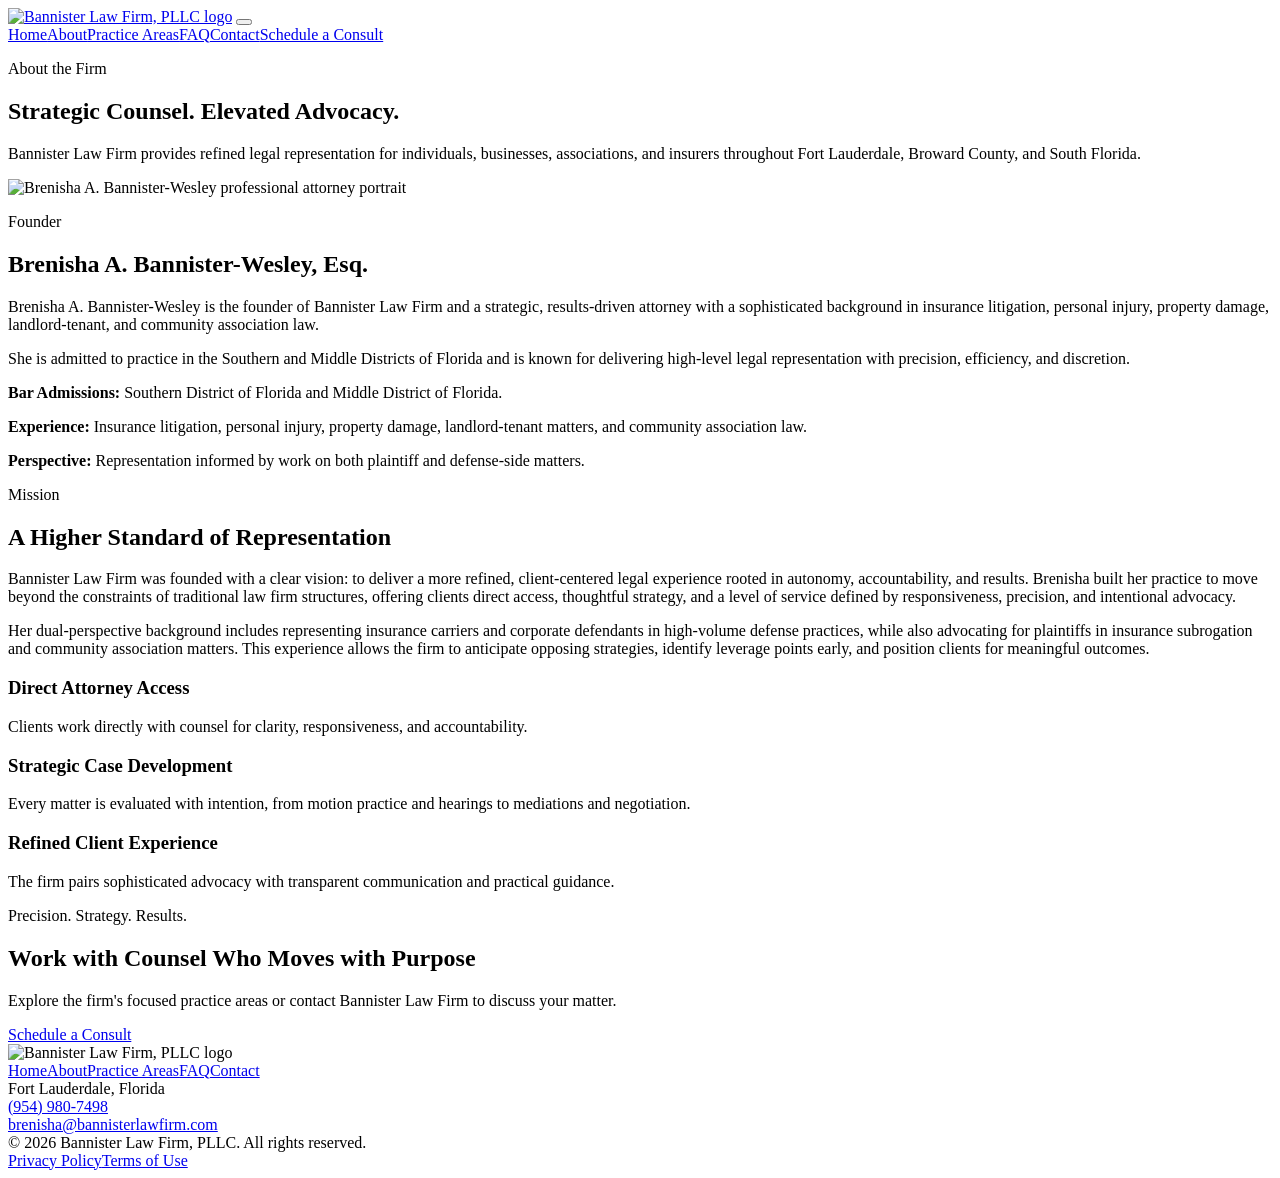
==== about.html @ 79a027c9 "site files" ====
<!doctype html>
<html lang="en">
<head>
  <meta charset="utf-8">
  <meta name="viewport" content="width=device-width, initial-scale=1">
  <title>About Bannister Law Firm | Fort Lauderdale Attorney</title>
  <meta name="description" content="Learn about Brenisha A. Bannister-Wesley, Esq. and Bannister Law Firm's strategic, client-centered legal representation in South Florida.">
  <link rel="stylesheet" href="assets/css/style.css">
</head>
<body>
  <header class="site-header">
    <div class="container header-inner">
      <a class="brand" href="index.html" aria-label="Bannister Law Firm home"><img src="assets/logos/bannister-logo-transparent.png" alt="Bannister Law Firm, PLLC logo"></a>
      <button class="menu-toggle" type="button" aria-label="Open navigation menu" aria-expanded="false"><span></span></button>
      <nav class="site-nav" aria-label="Primary navigation">
        <a href="index.html">Home</a><a class="active" href="about.html">About</a><a href="practice-areas.html">Practice Areas</a><a href="faq.html">FAQ</a><a href="contact.html">Contact</a><a class="btn btn-primary" href="https://calendly.com/brenisha-bannisterlawfirm/consultation" target="_blank" rel="noopener noreferrer">Schedule a Consult</a>
      </nav>
    </div>
  </header>
  <main>
    <section class="page-hero page-hero-about">
      <div class="container">
        <p class="eyebrow">About the Firm</p>
        <h1>Strategic Counsel. Elevated Advocacy.</h1>
        <div class="rule"></div>
        <p>Bannister Law Firm provides refined legal representation for individuals, businesses, associations, and insurers throughout Fort Lauderdale, Broward County, and South Florida.</p>
      </div>
    </section>
    <section class="container split-section">
      <div class="image-panel"><img src="assets/images/about-lawyer.jpeg" alt="Brenisha A. Bannister-Wesley professional attorney portrait"></div>
      <div class="content-panel">
        <p class="eyebrow">Founder</p>
        <h2>Brenisha A. Bannister-Wesley, Esq.</h2>
        <div class="rule"></div>
        <p>Brenisha A. Bannister-Wesley is the founder of Bannister Law Firm and a strategic, results-driven attorney with a sophisticated background in insurance litigation, personal injury, property damage, landlord-tenant, and community association law.</p>
        <p>She is admitted to practice in the Southern and Middle Districts of Florida and is known for delivering high-level legal representation with precision, efficiency, and discretion.</p>
        <div class="founder-credentials" aria-label="Founder credentials">
          <p><strong>Bar Admissions:</strong> Southern District of Florida and Middle District of Florida.</p>
          <p><strong>Experience:</strong> Insurance litigation, personal injury, property damage, landlord-tenant matters, and community association law.</p>
          <p><strong>Perspective:</strong> Representation informed by work on both plaintiff and defense-side matters.</p>
        </div>
      </div>
    </section>
    <section class="page-section">
      <div class="container two-column">
        <div>
          <p class="eyebrow">Mission</p>
          <h2>A Higher Standard of Representation</h2>
        </div>
        <div>
          <p>Bannister Law Firm was founded with a clear vision: to deliver a more refined, client-centered legal experience rooted in autonomy, accountability, and results. Brenisha built her practice to move beyond the constraints of traditional law firm structures, offering clients direct access, thoughtful strategy, and a level of service defined by responsiveness, precision, and intentional advocacy.</p>
          <p>Her dual-perspective background includes representing insurance carriers and corporate defendants in high-volume defense practices, while also advocating for plaintiffs in insurance subrogation and community association matters. This experience allows the firm to anticipate opposing strategies, identify leverage points early, and position clients for meaningful outcomes.</p>
          <div class="feature-list">
            <div class="feature"><h3>Direct Attorney Access</h3><p>Clients work directly with counsel for clarity, responsiveness, and accountability.</p></div>
            <div class="feature"><h3>Strategic Case Development</h3><p>Every matter is evaluated with intention, from motion practice and hearings to mediations and negotiation.</p></div>
            <div class="feature"><h3>Refined Client Experience</h3><p>The firm pairs sophisticated advocacy with transparent communication and practical guidance.</p></div>
          </div>
        </div>
      </div>
    </section>
    <section class="dark-cta">
      <div class="container cta-inner">
        <div><p class="eyebrow">Precision. Strategy. Results.</p><h2 class="cta-title">Work with Counsel Who Moves with Purpose</h2></div>
        <div><p>Explore the firm's focused practice areas or contact Bannister Law Firm to discuss your matter.</p><div class="button-row"><a class="btn btn-gold" href="https://calendly.com/brenisha-bannisterlawfirm/consultation" target="_blank" rel="noopener noreferrer">Schedule a Consult</a><a class="btn btn-outline" style="color:#fff;border-color:#fff" href="practice-areas.html">Practice Areas</a></div></div>
      </div>
    </section>
  </main>
  <footer class="site-footer">
    <div class="container footer-main"><img class="footer-logo" src="assets/logos/bannister-logo-transparent.png" alt="Bannister Law Firm, PLLC logo"><nav class="footer-nav" aria-label="Footer navigation"><a href="index.html">Home</a><a href="about.html">About</a><a href="practice-areas.html">Practice Areas</a><a href="faq.html">FAQ</a><a href="contact.html">Contact</a></nav><div class="footer-contact">Fort Lauderdale, Florida<br><a href="tel:19549807498">(954) 980-7498</a><br><a href="mailto:brenisha@bannisterlawfirm.com">brenisha@bannisterlawfirm.com</a></div></div>
    <div class="container footer-bottom"><span>&copy; 2026 Bannister Law Firm, PLLC. All rights reserved.</span><div class="legal-links"><a href="#">Privacy Policy</a><a href="#">Terms of Use</a></div></div>
  </footer>
  <script src="assets/js/main.js"></script>
</body>
</html>
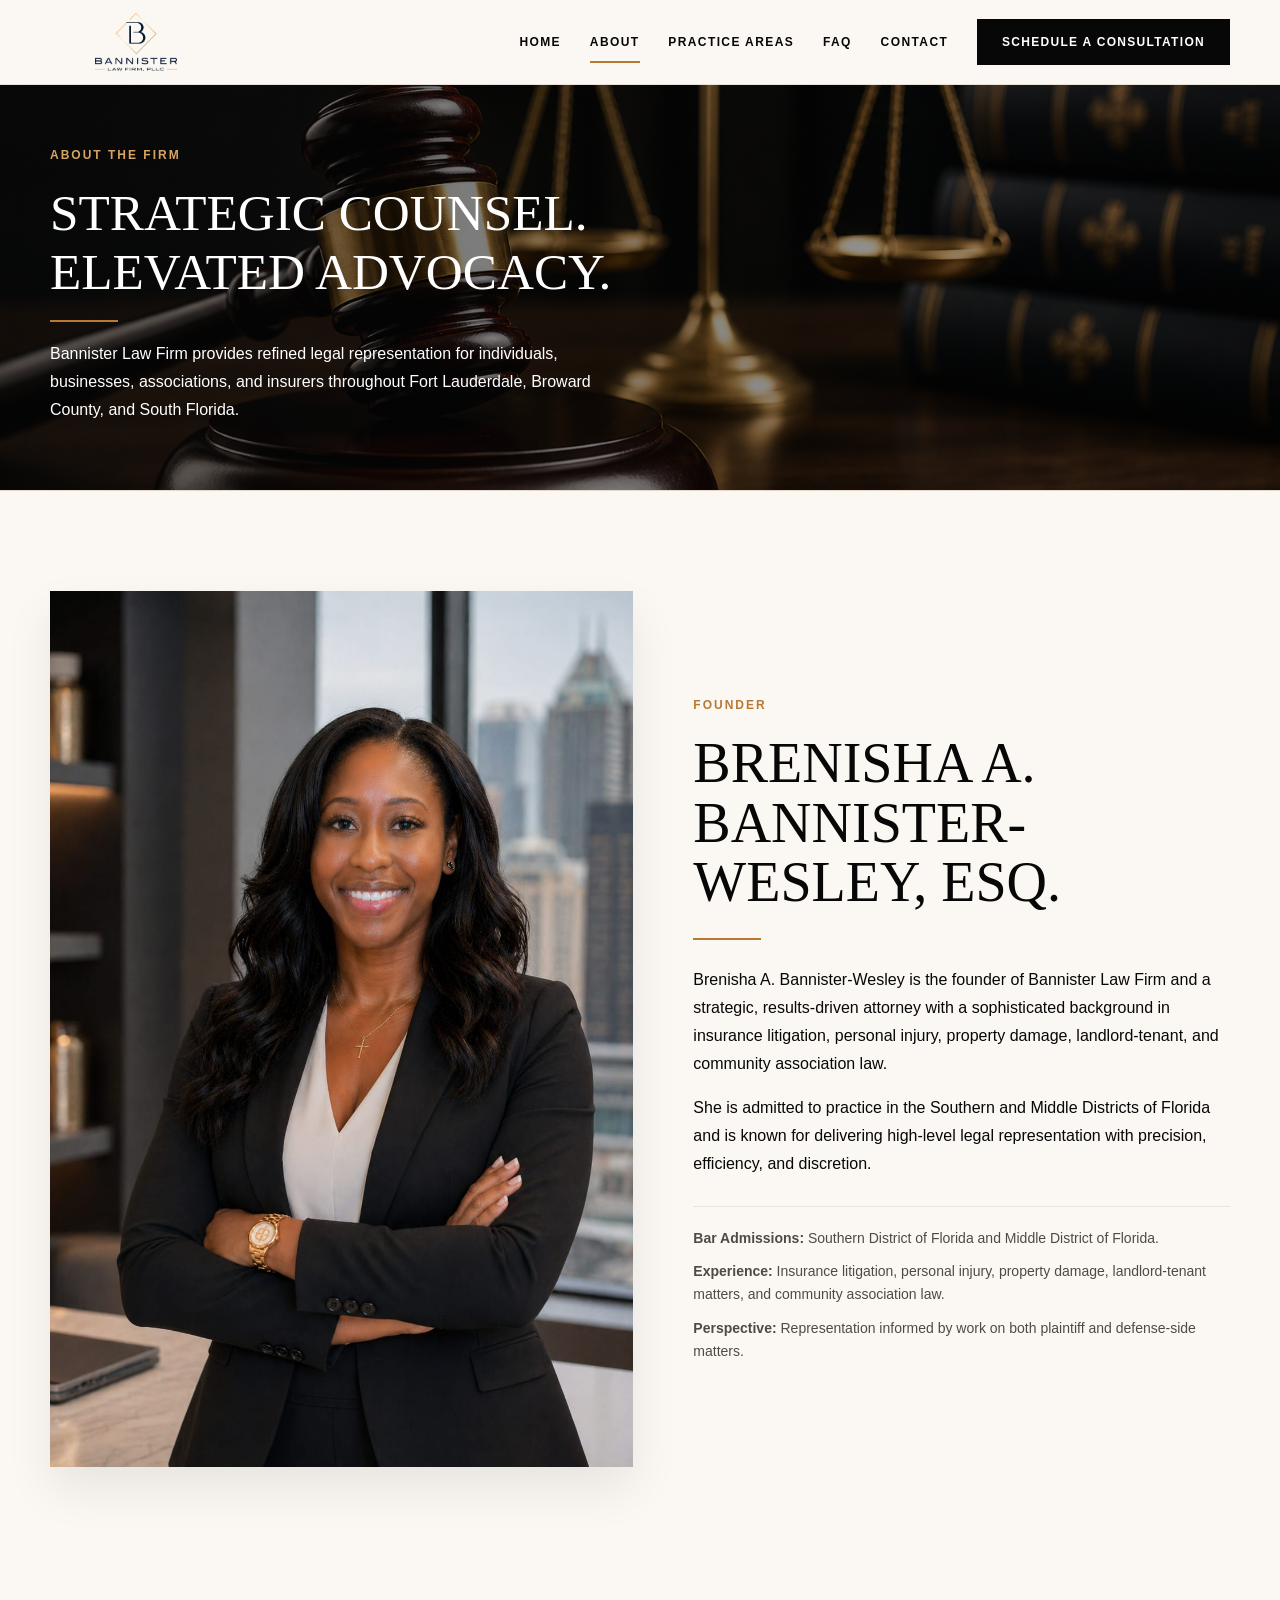
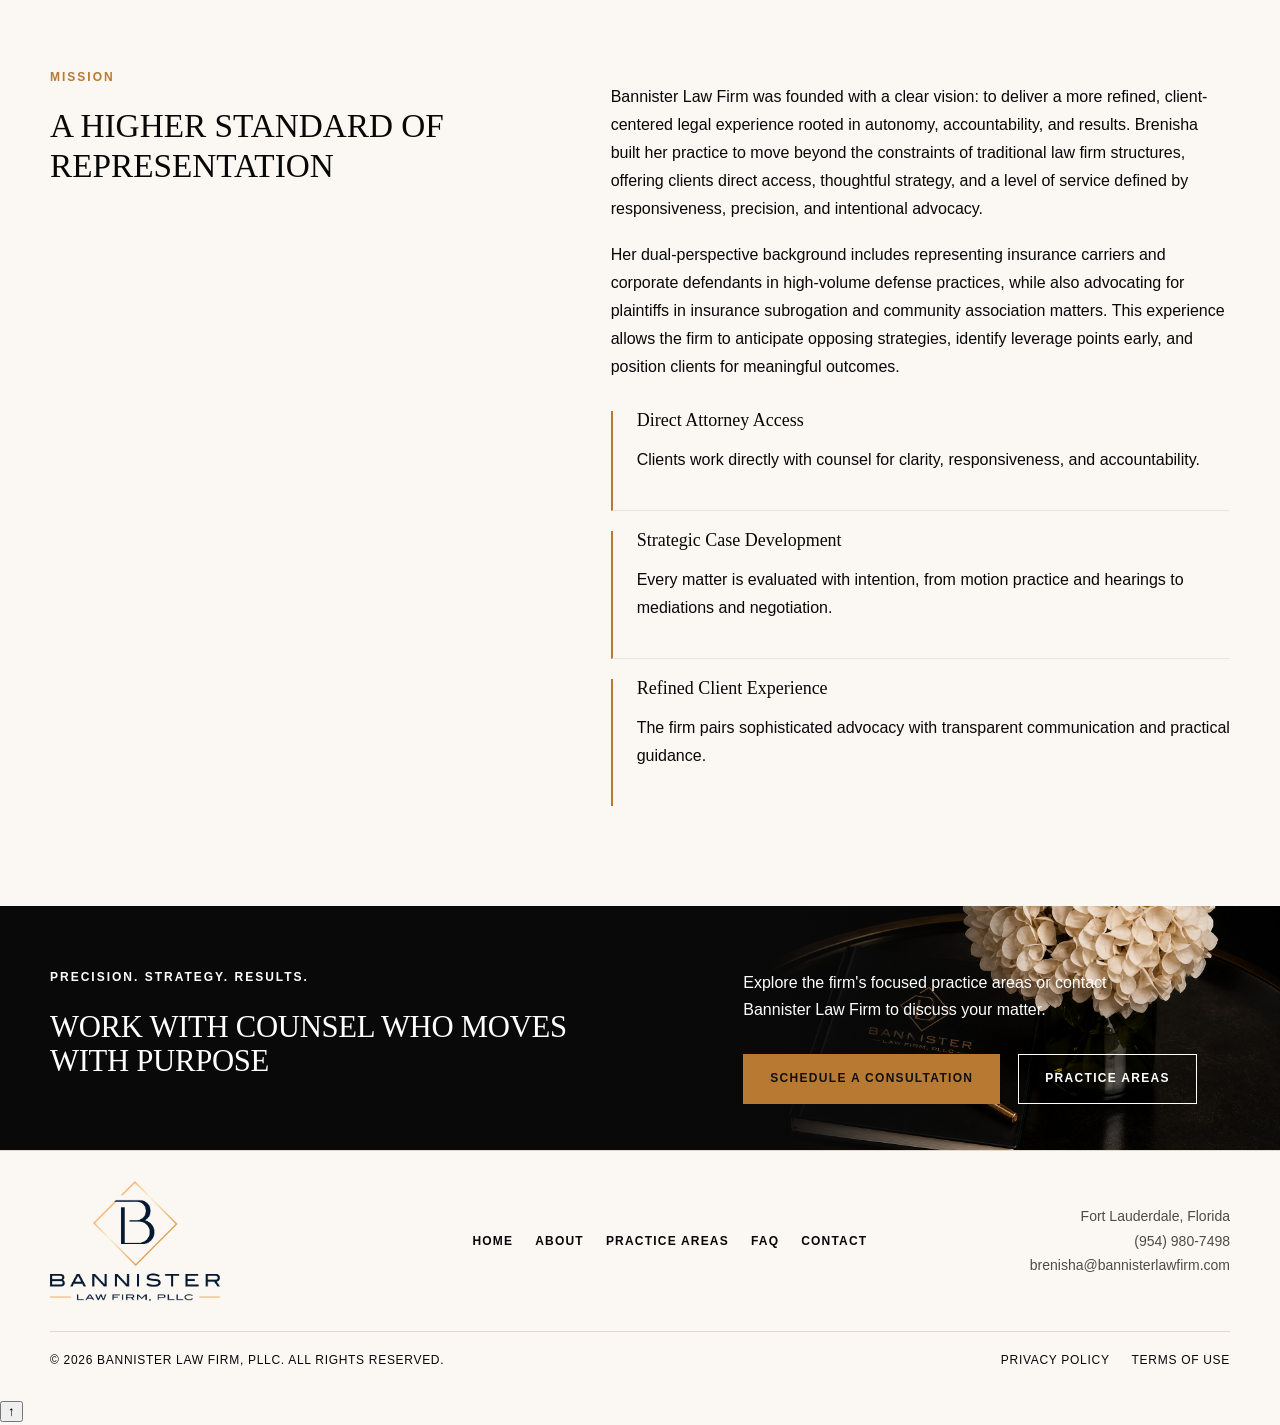
==== commit a4afef32: "new version" ====
--- a/about.html
+++ b/about.html
@@ -13,7 +13,7 @@
       <a class="brand" href="index.html" aria-label="Bannister Law Firm home"><img src="assets/logos/bannister-logo-transparent.png" alt="Bannister Law Firm, PLLC logo"></a>
       <button class="menu-toggle" type="button" aria-label="Open navigation menu" aria-expanded="false"><span></span></button>
       <nav class="site-nav" aria-label="Primary navigation">
-        <a href="index.html">Home</a><a class="active" href="about.html">About</a><a href="practice-areas.html">Practice Areas</a><a href="faq.html">FAQ</a><a href="contact.html">Contact</a><a class="btn btn-primary" href="https://calendly.com/brenisha-bannisterlawfirm/consultation" target="_blank" rel="noopener noreferrer">Schedule a Consult</a>
+        <a href="index.html">Home</a><a class="active" href="about.html">About</a><a href="practice-areas.html">Practice Areas</a><a href="faq.html">FAQ</a><a href="contact.html">Contact</a><a class="btn btn-primary" href="https://calendly.com/brenisha-bannisterlawfirm" target="_blank" rel="noopener noreferrer">Schedule a Consultation</a>
       </nav>
     </div>
   </header>
@@ -61,7 +61,7 @@
     <section class="dark-cta">
       <div class="container cta-inner">
         <div><p class="eyebrow">Precision. Strategy. Results.</p><h2 class="cta-title">Work with Counsel Who Moves with Purpose</h2></div>
-        <div><p>Explore the firm's focused practice areas or contact Bannister Law Firm to discuss your matter.</p><div class="button-row"><a class="btn btn-gold" href="https://calendly.com/brenisha-bannisterlawfirm/consultation" target="_blank" rel="noopener noreferrer">Schedule a Consult</a><a class="btn btn-outline" style="color:#fff;border-color:#fff" href="practice-areas.html">Practice Areas</a></div></div>
+        <div><p>Explore the firm's focused practice areas or contact Bannister Law Firm to discuss your matter.</p><div class="button-row"><a class="btn btn-gold" href="https://calendly.com/brenisha-bannisterlawfirm" target="_blank" rel="noopener noreferrer">Schedule a Consultation</a><a class="btn btn-outline" style="color:#fff;border-color:#fff" href="practice-areas.html">Practice Areas</a></div></div>
       </div>
     </section>
   </main>
@@ -69,6 +69,7 @@
     <div class="container footer-main"><img class="footer-logo" src="assets/logos/bannister-logo-transparent.png" alt="Bannister Law Firm, PLLC logo"><nav class="footer-nav" aria-label="Footer navigation"><a href="index.html">Home</a><a href="about.html">About</a><a href="practice-areas.html">Practice Areas</a><a href="faq.html">FAQ</a><a href="contact.html">Contact</a></nav><div class="footer-contact">Fort Lauderdale, Florida<br><a href="tel:19549807498">(954) 980-7498</a><br><a href="mailto:brenisha@bannisterlawfirm.com">brenisha@bannisterlawfirm.com</a></div></div>
     <div class="container footer-bottom"><span>&copy; 2026 Bannister Law Firm, PLLC. All rights reserved.</span><div class="legal-links"><a href="#">Privacy Policy</a><a href="#">Terms of Use</a></div></div>
   </footer>
+  <button class="back-to-top" type="button" aria-label="Back to top">&uarr;</button>
   <script src="assets/js/main.js"></script>
 </body>
 </html>
--- a/assets/css/style.css
+++ b/assets/css/style.css
@@ -0,0 +1,1059 @@
+:root {
+  --color-ink: #070707;
+  --color-navy: #061a30;
+  --color-gold: #b87932;
+  --color-gold-light: #d7a461;
+  --color-cream: #f7f3ed;
+  --color-soft: #fbf8f3;
+  --color-muted: #4f4a43;
+  --color-line: #e3d8ca;
+  --font-heading: "Libre Baskerville", "Playfair Display", Georgia, serif;
+  --font-body: Inter, "Open Sans", Arial, sans-serif;
+  --container: 1180px;
+  --section: clamp(60px, 8vw, 96px);
+  --shadow: 0 22px 45px rgba(8, 10, 12, 0.08);
+}
+
+* {
+  box-sizing: border-box;
+}
+
+html {
+  scroll-behavior: smooth;
+}
+
+body {
+  margin: 0;
+  background: var(--color-soft);
+  color: var(--color-ink);
+  font-family: var(--font-body);
+  font-size: 16px;
+  line-height: 1.75;
+}
+
+img {
+  display: block;
+  max-width: 100%;
+}
+
+a {
+  color: inherit;
+  text-decoration: none;
+}
+
+a:hover {
+  color: var(--color-gold);
+}
+
+:focus-visible {
+  outline: 3px solid var(--color-gold-light);
+  outline-offset: 4px;
+}
+
+.container {
+  width: min(100% - 32px, var(--container));
+  margin: 0 auto;
+}
+
+.site-header {
+  position: sticky;
+  top: 0;
+  z-index: 20;
+  background: rgba(251, 248, 243, 0.96);
+  border-bottom: 1px solid rgba(227, 216, 202, 0.7);
+  backdrop-filter: blur(12px);
+}
+
+.header-inner {
+  display: flex;
+  align-items: center;
+  justify-content: space-between;
+  min-height: 84px;
+  gap: 28px;
+}
+
+.brand img {
+  width: 172px;
+  height: auto;
+  max-height: 58px;
+  object-fit: contain;
+}
+
+.site-nav {
+  display: flex;
+  align-items: center;
+  gap: clamp(18px, 2.25vw, 34px);
+  font-size: 12px;
+  font-weight: 800;
+  letter-spacing: 1.4px;
+  text-transform: uppercase;
+}
+
+.site-nav a {
+  position: relative;
+  padding: 12px 0;
+}
+
+.site-nav a.active::after {
+  position: absolute;
+  right: 0;
+  bottom: 2px;
+  left: 0;
+  height: 2px;
+  background: var(--color-gold);
+  content: "";
+}
+
+.menu-toggle {
+  display: none;
+  width: 44px;
+  height: 44px;
+  border: 1px solid var(--color-line);
+  background: transparent;
+  cursor: pointer;
+}
+
+.menu-toggle span,
+.menu-toggle span::before,
+.menu-toggle span::after {
+  display: block;
+  width: 20px;
+  height: 2px;
+  margin: 0 auto;
+  background: var(--color-ink);
+  content: "";
+}
+
+.menu-toggle span::before {
+  transform: translateY(-7px);
+}
+
+.menu-toggle span::after {
+  transform: translateY(5px);
+}
+
+.btn {
+  display: inline-flex;
+  align-items: center;
+  justify-content: center;
+  min-height: 50px;
+  padding: 15px 26px;
+  border: 1px solid var(--color-ink);
+  font-size: 12px;
+  font-weight: 800;
+  letter-spacing: 1.3px;
+  line-height: 1.1;
+  text-transform: uppercase;
+  transition: transform 180ms ease, background 180ms ease, color 180ms ease, border-color 180ms ease;
+}
+
+.site-nav .btn {
+  min-height: 46px;
+  padding: 15px 24px 14px;
+}
+
+.btn:hover {
+  transform: translateY(-1px);
+}
+
+.btn-primary {
+  background: var(--color-ink);
+  color: #fff;
+}
+
+.btn-primary:hover {
+  border-color: var(--color-gold);
+  background: var(--color-gold);
+  color: #101010;
+}
+
+.btn-gold {
+  border-color: var(--color-gold);
+  background: var(--color-gold);
+  color: #111;
+}
+
+.btn-gold:hover {
+  background: var(--color-gold-light);
+  color: #111;
+}
+
+.btn-outline {
+  background: transparent;
+  color: var(--color-ink);
+}
+
+.btn-outline:hover {
+  border-color: var(--color-gold);
+  background: rgba(184, 121, 50, 0.08);
+  color: var(--color-ink);
+}
+
+.eyebrow {
+  margin: 0 0 18px;
+  color: var(--color-gold);
+  font-size: 12px;
+  font-weight: 800;
+  letter-spacing: 2px;
+  text-transform: uppercase;
+}
+
+h1,
+h2,
+h3 {
+  margin: 0;
+  color: var(--color-ink);
+  font-family: var(--font-heading);
+  font-weight: 400;
+  line-height: 1.06;
+}
+
+h1 {
+  max-width: 670px;
+  font-size: clamp(46px, 7vw, 84px);
+  text-transform: uppercase;
+}
+
+h1 span {
+  display: block;
+}
+
+h2 {
+  font-size: clamp(34px, 4.7vw, 56px);
+  text-transform: uppercase;
+}
+
+h3 {
+  font-size: 22px;
+}
+
+.gold {
+  color: var(--color-gold);
+}
+
+.rule {
+  width: 68px;
+  height: 2px;
+  margin: 26px 0;
+  background: var(--color-gold);
+}
+
+.hero {
+  position: relative;
+  overflow: hidden;
+  background: var(--color-soft);
+}
+
+.hero-inner {
+  display: grid;
+  grid-template-columns: minmax(0, 45%) minmax(0, 55%);
+  align-items: center;
+  width: 100%;
+  height: calc(100vh - 84px);
+  min-height: calc(100vh - 84px);
+  max-height: 720px;
+}
+
+.hero-content {
+  position: relative;
+  z-index: 2;
+  grid-column: 1;
+  width: 100%;
+  max-width: 700px;
+  justify-self: end;
+  padding: clamp(36px, 4.8vw, 60px) clamp(18px, 2.1vw, 34px) clamp(36px, 4.8vw, 60px) max(18px, min(48px, calc((100vw - var(--container)) / 2)));
+}
+
+.hero h1 {
+  max-width: 100%;
+  font-size: clamp(42px, 3.6vw, 60px);
+  line-height: 1.08;
+}
+
+.hero h1 span {
+  white-space: nowrap;
+}
+
+.hero-copy {
+  max-width: 500px;
+  margin: 0 0 18px;
+}
+
+.button-row {
+  display: flex;
+  flex-wrap: wrap;
+  gap: 18px;
+  margin-top: 30px;
+}
+
+.hero-media {
+  position: relative;
+  grid-column: 2;
+  height: calc(100vh - 84px);
+  min-height: calc(100vh - 84px);
+  max-height: 720px;
+  align-self: stretch;
+  background: var(--color-soft);
+}
+
+.hero-media::before {
+  position: absolute;
+  inset: 0 auto 0 0;
+  z-index: 1;
+  width: min(34%, 260px);
+  background: linear-gradient(90deg, var(--color-soft) 0%, rgba(251, 248, 243, 0.76) 34%, rgba(251, 248, 243, 0) 100%);
+  content: "";
+  pointer-events: none;
+}
+
+.hero-media img {
+  width: 100%;
+  height: 100%;
+  min-height: calc(100vh - 84px);
+  max-height: 720px;
+  object-fit: cover;
+  object-position: center 40%;
+}
+
+.benefits {
+  background: var(--color-soft);
+  border-top: 1px solid rgba(227, 216, 202, 0.7);
+  border-bottom: 1px solid rgba(227, 216, 202, 0.7);
+}
+
+.benefit-grid {
+  display: grid;
+  grid-template-columns: repeat(4, 1fr);
+}
+
+.benefit {
+  min-height: 184px;
+  padding: 34px 30px;
+  text-align: center;
+}
+
+.benefit + .benefit {
+  border-left: 1px solid var(--color-line);
+}
+
+.icon {
+  display: grid;
+  width: 52px;
+  height: 52px;
+  margin: 0 auto 16px;
+  place-items: center;
+  color: var(--color-gold);
+}
+
+.icon svg {
+  width: 52px;
+  height: 52px;
+  stroke: currentColor;
+  stroke-width: 1.4;
+  fill: none;
+}
+
+.kicker {
+  margin: 0 0 12px;
+  font-size: 12px;
+  font-weight: 850;
+  letter-spacing: 1.2px;
+  text-transform: uppercase;
+}
+
+.benefit p,
+.practice-card p,
+.footer-meta,
+.small-text {
+  margin: 0;
+  color: var(--color-muted);
+  font-size: 14px;
+}
+
+.split-section {
+  display: grid;
+  grid-template-columns: minmax(0, 1fr) minmax(320px, 0.92fr);
+  align-items: center;
+  gap: 60px;
+  padding: 100px 0;
+}
+
+.split-section.reverse {
+  grid-template-columns: minmax(320px, 0.9fr) minmax(0, 1fr);
+}
+
+.image-panel {
+  min-height: 560px;
+  background: var(--color-cream);
+  box-shadow: var(--shadow);
+}
+
+.image-panel img {
+  width: 100%;
+  height: 100%;
+  min-height: 560px;
+  object-fit: cover;
+}
+
+.content-panel p {
+  max-width: 580px;
+}
+
+.founder-credentials {
+  display: grid;
+  gap: 10px;
+  max-width: 580px;
+  margin-top: 28px;
+  padding: 20px 0 0;
+  border-top: 1px solid rgba(0, 0, 0, 0.08);
+}
+
+.founder-credentials p {
+  margin: 0;
+  color: var(--color-muted);
+  font-size: 14px;
+  line-height: 1.65;
+}
+
+.home-about {
+  display: grid;
+  grid-template-columns: minmax(0, 48fr) minmax(0, 52fr);
+  align-items: center;
+  gap: clamp(36px, 5vw, 70px);
+  width: 100%;
+  padding: clamp(64px, 7.4vw, 88px) 0;
+}
+
+.home-about .image-panel {
+  height: 440px;
+  min-height: 0;
+  box-shadow: none;
+}
+
+.home-about .image-panel img {
+  width: 100%;
+  height: 100%;
+  min-height: 0;
+  object-fit: cover;
+  object-position: center center;
+}
+
+.home-about .content-panel {
+  width: min(100% - 32px, 560px);
+}
+
+.section-heading {
+  max-width: 780px;
+  margin: 0 auto 36px;
+  text-align: center;
+}
+
+.practice-preview,
+.page-section {
+  padding: clamp(70px, 8vw, 100px) 0;
+}
+
+.practice-grid {
+  display: grid;
+  grid-template-columns: repeat(4, 1fr);
+  gap: 0;
+}
+
+.practice-card {
+  padding: 28px 26px;
+  text-align: center;
+}
+
+.practice-card + .practice-card {
+  border-left: 1px solid var(--color-line);
+}
+
+.practice-card h3 {
+  margin-bottom: 12px;
+  font-family: var(--font-body);
+  font-size: 13px;
+  font-weight: 850;
+  letter-spacing: 1.2px;
+  text-transform: uppercase;
+}
+
+.text-link {
+  display: inline-flex;
+  margin-top: 20px;
+  color: var(--color-gold);
+  font-size: 12px;
+  font-weight: 850;
+  letter-spacing: 1.3px;
+  text-transform: uppercase;
+}
+
+.dark-cta {
+  position: relative;
+  overflow: hidden;
+  background: #090909;
+  color: #fff;
+}
+
+.dark-cta::after {
+  position: absolute;
+  inset: 0 0 0 60%;
+  background: linear-gradient(90deg, #090909 0%, rgba(9, 9, 9, 0.56) 24%, rgba(9, 9, 9, 0) 52%), url("../images/cta-desk.png") right center / cover no-repeat;
+  content: "";
+  opacity: 1;
+}
+
+.cta-inner {
+  position: relative;
+  z-index: 1;
+  display: grid;
+  grid-template-columns: minmax(360px, 0.95fr) minmax(320px, 0.75fr);
+  gap: clamp(44px, 6vw, 88px);
+  align-items: center;
+  min-height: 244px;
+  padding: 40px 0;
+}
+
+.cta-inner > div:nth-child(2) {
+  grid-column: auto;
+}
+
+.dark-cta h2,
+.dark-cta p {
+  color: #fff;
+}
+
+.dark-cta h2 {
+  margin-bottom: 12px;
+  max-width: 540px;
+  line-height: 1.08;
+}
+
+.cta-eyebrow {
+  color: var(--color-gold);
+  opacity: 1;
+  font-weight: 700;
+  text-transform: uppercase;
+  letter-spacing: 0.14em;
+  margin-bottom: 12px;
+}
+
+.cta-title {
+  max-width: 520px;
+  font-size: clamp(30px, 2.4vw, 40px);
+  line-height: 1.12;
+  letter-spacing: -0.01em;
+}
+
+.cta-title span {
+  display: block;
+  white-space: normal;
+}
+
+.dark-cta p {
+  max-width: 430px;
+  line-height: 1.7;
+  margin-bottom: 24px;
+}
+
+.page-hero {
+  padding: 60px 0 50px;
+  background: linear-gradient(90deg, rgba(7, 7, 7, 0.62), rgba(7, 7, 7, 0.36)), var(--page-hero-image) center right / cover no-repeat;
+  border-bottom: 1px solid var(--color-line);
+  color: #fff;
+}
+
+.page-hero h1 {
+  max-width: 600px;
+  font-size: clamp(34px, 4vw, 52px);
+  line-height: 1.15;
+}
+
+.page-hero h1,
+.page-hero p {
+  color: #fff;
+}
+
+.page-hero .rule {
+  margin: 18px 0;
+}
+
+.page-hero .eyebrow {
+  color: var(--color-gold-light);
+}
+
+.page-hero p {
+  max-width: 580px;
+}
+
+.page-hero-about {
+  --page-hero-image: url("../images/about-hero.png");
+}
+
+.page-hero-practice {
+  --page-hero-image: url("../images/practice-hero.png");
+}
+
+.page-hero-faq {
+  --page-hero-image: url("../images/faq-hero.png");
+}
+
+.page-hero-contact {
+  --page-hero-image: url("../images/contact-hero.png");
+}
+
+.page-section p {
+  max-width: 680px;
+}
+
+.page-section p + p {
+  margin-top: 18px;
+}
+
+.two-column {
+  display: grid;
+  grid-template-columns: 0.9fr 1.1fr;
+  gap: 54px;
+  align-items: start;
+}
+
+.page-section h2,
+.contact-layout h2,
+.two-column h2 {
+  font-size: clamp(26px, 2.6vw, 38px);
+  line-height: 1.2;
+}
+
+.feature-list {
+  display: grid;
+  gap: 0;
+  margin-top: 30px;
+}
+
+.feature {
+  padding-left: 24px;
+  padding-bottom: 20px;
+  margin-bottom: 20px;
+  border-left: 2px solid var(--color-gold);
+  border-bottom: 1px solid rgba(0, 0, 0, 0.08);
+}
+
+.feature:last-child {
+  margin-bottom: 0;
+  border-bottom: none;
+}
+
+.feature h3 {
+  margin-bottom: 6px;
+  font-size: 18px;
+}
+
+.card-grid {
+  display: grid;
+  grid-template-columns: repeat(2, 1fr);
+  gap: 28px;
+}
+
+.info-card {
+  padding: 34px;
+  background: #fff;
+  border: 1px solid var(--color-line);
+  border-top: 2px solid transparent;
+  border-radius: 4px;
+  box-shadow: 0 12px 28px rgba(8, 10, 12, 0.05);
+  transition: transform 220ms ease, box-shadow 220ms ease, border-top-color 220ms ease;
+}
+
+.info-card:hover {
+  border-top-color: var(--color-gold);
+  transform: translateY(-6px);
+  box-shadow: 0 18px 40px rgba(0, 0, 0, 0.08);
+}
+
+.info-card h2,
+.info-card h3 {
+  margin-bottom: 14px;
+}
+
+.info-card h2 {
+  font-size: 24px;
+  line-height: 1.25;
+}
+
+.info-card h3 {
+  font-size: 26px;
+}
+
+.info-card p {
+  line-height: 1.7;
+}
+
+.faq-list {
+  display: grid;
+  gap: 14px;
+  max-width: 920px;
+  margin: 0 auto;
+}
+
+.faq-item {
+  background: #fff;
+  border: 1px solid var(--color-line);
+}
+
+.faq-question {
+  display: flex;
+  width: 100%;
+  align-items: center;
+  justify-content: space-between;
+  gap: 16px;
+  padding: 22px 24px;
+  border: 0;
+  background: transparent;
+  color: var(--color-ink);
+  font-family: var(--font-heading);
+  font-size: 21px;
+  text-align: left;
+  cursor: pointer;
+}
+
+.faq-question::after {
+  content: "+";
+  color: var(--color-gold);
+  font-family: var(--font-body);
+  font-size: 24px;
+}
+
+.faq-question[aria-expanded="true"]::after {
+  content: "-";
+}
+
+.faq-answer {
+  padding: 0 24px 24px;
+}
+
+.contact-layout {
+  display: grid;
+  grid-template-columns: 0.82fr 1.18fr;
+  gap: 42px;
+}
+
+.contact-form {
+  display: grid;
+  gap: 18px;
+}
+
+.field {
+  display: grid;
+  gap: 7px;
+}
+
+label {
+  font-size: 12px;
+  font-weight: 850;
+  letter-spacing: 1px;
+  text-transform: uppercase;
+}
+
+input,
+select,
+textarea {
+  width: 100%;
+  min-height: 48px;
+  padding: 12px 14px;
+  border: 1px solid var(--color-line);
+  background: #fff;
+  color: var(--color-ink);
+  font: inherit;
+}
+
+textarea {
+  min-height: 150px;
+  resize: vertical;
+}
+
+.notice {
+  padding: 20px;
+  background: var(--color-cream);
+  border-left: 2px solid var(--color-gold);
+}
+
+.site-footer {
+  background: var(--color-soft);
+  border-top: 1px solid var(--color-line);
+}
+
+.footer-main {
+  display: grid;
+  grid-template-columns: 260px 1fr auto;
+  gap: 34px;
+  align-items: center;
+  padding: 30px 0;
+}
+
+.footer-logo {
+  width: 170px;
+  max-width: 100%;
+}
+
+.footer-nav {
+  display: flex;
+  flex-wrap: wrap;
+  justify-content: center;
+  gap: 22px;
+  font-size: 12px;
+  font-weight: 800;
+  letter-spacing: 1.2px;
+  text-transform: uppercase;
+}
+
+.footer-contact {
+  color: var(--color-muted);
+  font-size: 14px;
+  text-align: right;
+}
+
+.footer-bottom {
+  display: flex;
+  justify-content: space-between;
+  gap: 24px;
+  padding: 18px 0 26px;
+  border-top: 1px solid var(--color-line);
+  font-size: 12px;
+  letter-spacing: 0.7px;
+  text-transform: uppercase;
+}
+
+.legal-links {
+  display: flex;
+  gap: 22px;
+}
+
+@media (max-width: 980px) {
+  :root {
+    --section: clamp(54px, 8vw, 76px);
+  }
+
+  .header-inner {
+    min-height: 78px;
+  }
+
+  .menu-toggle {
+    display: block;
+  }
+
+  .site-nav {
+    position: absolute;
+    top: 78px;
+    right: 16px;
+    left: 16px;
+    display: none;
+    padding: 20px;
+    background: #fff;
+    border: 1px solid var(--color-line);
+    box-shadow: var(--shadow);
+  }
+
+  .site-nav.is-open {
+    display: grid;
+    gap: 10px;
+  }
+
+  .hero {
+    background: var(--color-soft);
+  }
+
+  .hero-inner {
+    grid-template-columns: 1fr;
+    height: auto;
+    min-height: auto;
+    max-height: none;
+    padding: 32px 0 40px;
+  }
+
+  .hero-content {
+    grid-column: 1;
+    width: 100%;
+    padding: 0 20px 28px;
+    margin: 0 auto;
+    max-width: var(--container);
+  }
+
+  .hero h1 span {
+    white-space: normal;
+  }
+
+  .hero-media {
+    grid-column: 1;
+    height: clamp(420px, 54vw, 480px);
+    min-height: 0;
+    max-height: 480px;
+  }
+
+  .hero-media img {
+    height: 100%;
+    min-height: 0;
+    max-height: 480px;
+    object-position: center 35%;
+  }
+
+  .benefit-grid,
+  .practice-grid,
+  .card-grid,
+  .footer-main {
+    grid-template-columns: repeat(2, 1fr);
+  }
+
+  .benefit {
+    min-height: 172px;
+    padding: 30px 24px;
+  }
+
+  .benefit:nth-child(3) {
+    border-left: 0;
+  }
+
+  .benefit:nth-child(n + 3),
+  .practice-card:nth-child(n + 3) {
+    border-top: 1px solid var(--color-line);
+  }
+
+  .practice-card:nth-child(3) {
+    border-left: 0;
+  }
+
+  .split-section,
+  .split-section.reverse,
+  .home-about,
+  .two-column,
+  .contact-layout,
+  .cta-inner {
+    grid-template-columns: 1fr;
+  }
+
+  .split-section {
+    gap: 36px;
+    padding: 72px 0;
+  }
+
+  .home-about {
+    gap: 28px;
+    padding: 56px 0;
+  }
+
+  .home-about .image-panel,
+  .home-about .image-panel img {
+    height: clamp(340px, 48vw, 420px);
+    min-height: 0;
+  }
+
+  .home-about .content-panel {
+    width: min(100% - 32px, var(--container));
+    margin: 0 auto;
+  }
+
+  .dark-cta::after {
+    inset: 0;
+    background:
+      linear-gradient(90deg, rgba(9, 9, 9, 0.88), rgba(9, 9, 9, 0.72)),
+      url("../images/cta-desk.png") right center / cover no-repeat;
+    opacity: 0.55;
+  }
+
+  .cta-inner > div:nth-child(2) {
+    grid-column: auto;
+  }
+
+  .footer-main {
+    align-items: start;
+    padding: 28px 0;
+  }
+
+  .footer-contact {
+    text-align: left;
+  }
+}
+
+@media (max-width: 640px) {
+  :root {
+    --section: 52px;
+  }
+
+  .brand img {
+    width: 150px;
+    max-height: 52px;
+  }
+
+  h1 {
+    font-size: 42px;
+  }
+
+  .button-row,
+  .footer-bottom,
+  .legal-links {
+    flex-direction: column;
+  }
+
+  .button-row {
+    gap: 12px;
+    margin-top: 24px;
+  }
+
+  .btn {
+    width: 100%;
+  }
+
+  .benefit-grid,
+  .practice-grid,
+  .card-grid,
+  .footer-main {
+    grid-template-columns: 1fr;
+  }
+
+  .benefit,
+  .practice-card {
+    padding: 28px 22px;
+  }
+
+  .split-section {
+    gap: 30px;
+    padding: 56px 0;
+  }
+
+  .section-heading {
+    margin-bottom: 28px;
+  }
+
+  .benefit + .benefit,
+  .practice-card + .practice-card {
+    border-left: 0;
+    border-top: 1px solid var(--color-line);
+  }
+
+  .image-panel,
+  .image-panel img,
+  .hero-media,
+  .hero-media img {
+    height: clamp(360px, 78vw, 420px);
+    min-height: 0;
+    max-height: 420px;
+  }
+
+  .hero-media img {
+    object-position: center 30%;
+  }
+
+  .dark-cta::after {
+    background:
+      linear-gradient(90deg, rgba(9, 9, 9, 0.88), rgba(9, 9, 9, 0.70)),
+      url("../images/cta-desk.png") center center / cover no-repeat;
+    opacity: 0.5;
+  }
+
+  .cta-title {
+    max-width: 100%;
+    font-size: clamp(30px, 8vw, 40px);
+  }
+
+  .cta-title span {
+    white-space: normal;
+  }
+}
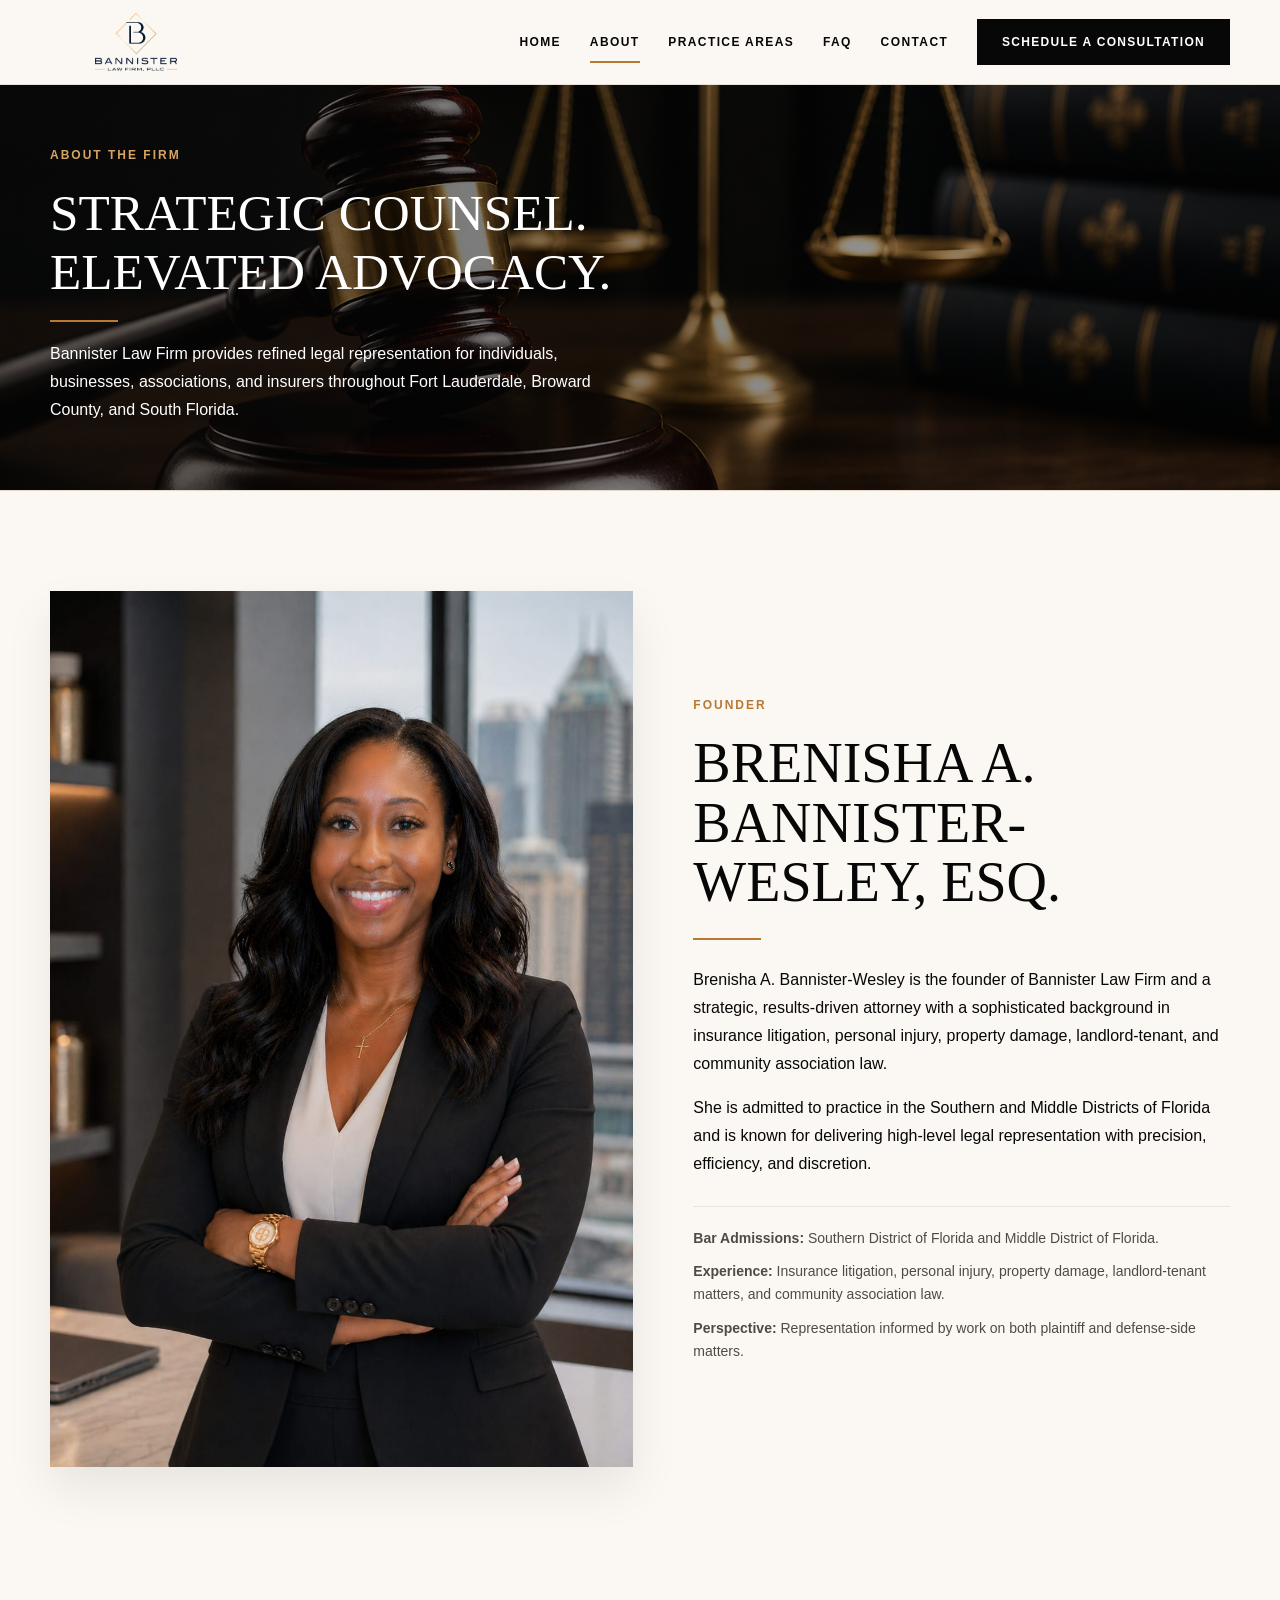
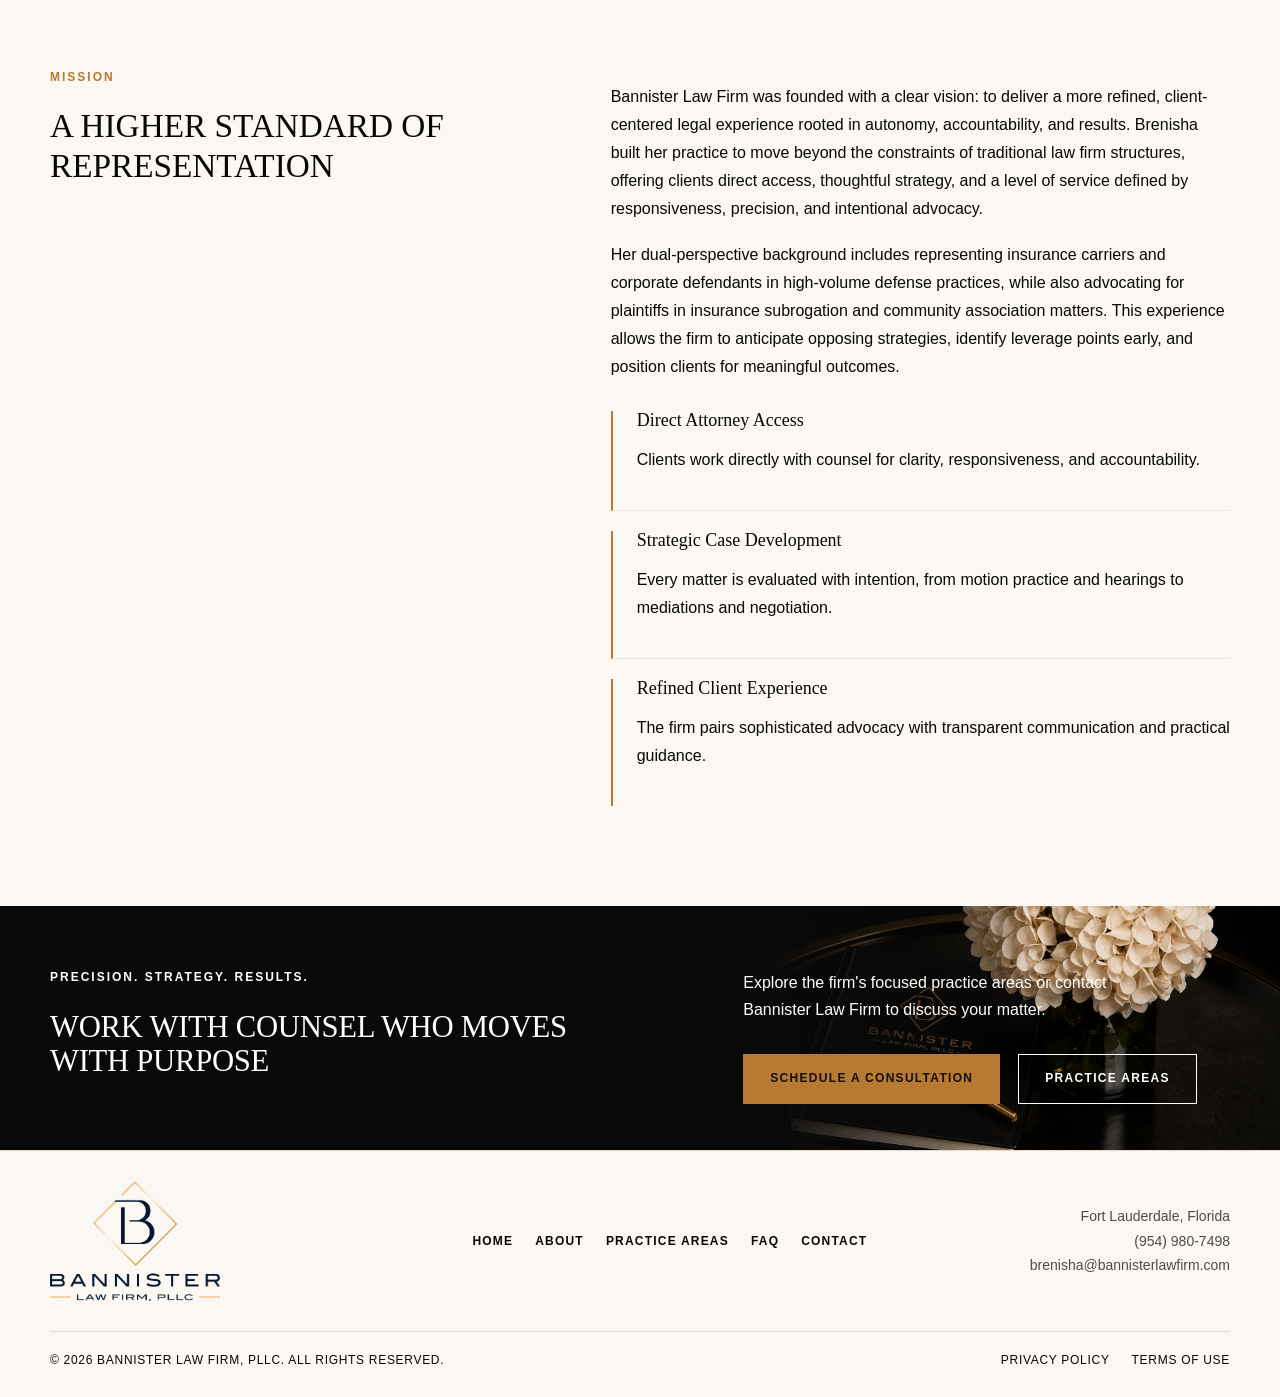
==== commit 97433344: "files update to link to terms and privacy" ====
--- a/about.html
+++ b/about.html
@@ -67,7 +67,7 @@
   </main>
   <footer class="site-footer">
     <div class="container footer-main"><img class="footer-logo" src="assets/logos/bannister-logo-transparent.png" alt="Bannister Law Firm, PLLC logo"><nav class="footer-nav" aria-label="Footer navigation"><a href="index.html">Home</a><a href="about.html">About</a><a href="practice-areas.html">Practice Areas</a><a href="faq.html">FAQ</a><a href="contact.html">Contact</a></nav><div class="footer-contact">Fort Lauderdale, Florida<br><a href="tel:19549807498">(954) 980-7498</a><br><a href="mailto:brenisha@bannisterlawfirm.com">brenisha@bannisterlawfirm.com</a></div></div>
-    <div class="container footer-bottom"><span>&copy; 2026 Bannister Law Firm, PLLC. All rights reserved.</span><div class="legal-links"><a href="#">Privacy Policy</a><a href="#">Terms of Use</a></div></div>
+    <div class="container footer-bottom"><span>&copy; 2026 Bannister Law Firm, PLLC. All rights reserved.</span><div class="legal-links"><a href="privacy-policy.html">Privacy Policy</a><a href="terms-of-use.html">Terms of Use</a></div></div>
   </footer>
   <button class="back-to-top" type="button" aria-label="Back to top">&uarr;</button>
   <script src="assets/js/main.js"></script>
--- a/assets/css/style.css
+++ b/assets/css/style.css
@@ -312,7 +312,7 @@
   min-height: calc(100vh - 84px);
   max-height: 720px;
   object-fit: cover;
-  object-position: center 40%;
+  object-position: center 20%;
 }
 
 .benefits {
@@ -651,9 +651,14 @@
   display: grid;
   grid-template-columns: repeat(2, 1fr);
   gap: 28px;
+  align-items: stretch;
 }
 
 .info-card {
+  display: flex;
+  flex-direction: column;
+  justify-content: space-between;
+  height: 100%;
   padding: 34px;
   background: #fff;
   border: 1px solid var(--color-line);
@@ -685,6 +690,11 @@
 
 .info-card p {
   line-height: 1.7;
+}
+
+.info-card .text-link {
+  margin-top: auto;
+  padding-top: 24px;
 }
 
 .faq-list {
@@ -776,6 +786,21 @@
   border-left: 2px solid var(--color-gold);
 }
 
+.legal-content {
+  max-width: 760px;
+}
+
+.legal-content h2 {
+  margin-bottom: 22px;
+}
+
+.legal-content p {
+  max-width: 720px;
+  color: var(--color-muted);
+  font-size: 17px;
+  line-height: 1.8;
+}
+
 .site-footer {
   background: var(--color-soft);
   border-top: 1px solid var(--color-line);
@@ -825,6 +850,98 @@
 .legal-links {
   display: flex;
   gap: 22px;
+}
+
+.back-to-top {
+  position: fixed;
+  right: 22px;
+  bottom: 22px;
+  z-index: 50;
+  display: inline-flex;
+  align-items: center;
+  justify-content: center;
+  width: 40px;
+  height: 40px;
+  border: 1px solid rgba(255, 255, 255, 0.18);
+  border-radius: 50%;
+  background: var(--color-black);
+  color: var(--color-gold);
+  font-size: 18px;
+  line-height: 1;
+  cursor: pointer;
+  opacity: 0;
+  visibility: hidden;
+  transform: translateY(8px);
+  transition: opacity 180ms ease, visibility 180ms ease, transform 180ms ease, background-color 180ms ease;
+}
+
+.back-to-top.is-visible {
+  opacity: 0.9;
+  visibility: visible;
+  transform: translateY(0);
+}
+
+.back-to-top:hover,
+.back-to-top:focus-visible {
+  background: #151515;
+  opacity: 1;
+}
+
+@media (max-width: 1024px) {
+  .site-footer {
+    margin-top: 48px;
+  }
+
+  .footer-main {
+    grid-template-columns: 1fr;
+    justify-items: center;
+    align-items: center;
+    gap: 0;
+    text-align: center;
+  }
+
+  .footer-logo,
+  .footer-nav {
+    margin-bottom: 28px;
+  }
+
+  .footer-nav {
+    justify-content: center;
+  }
+
+  .footer-contact {
+    margin-top: 14px;
+    text-align: center;
+  }
+
+  .footer-bottom {
+    flex-direction: column;
+    align-items: center;
+    justify-content: center;
+    gap: 16px;
+    text-align: center;
+  }
+
+  .legal-links {
+    justify-content: center;
+  }
+}
+
+@media (max-width: 768px) {
+  .site-footer {
+    margin-top: 44px;
+  }
+
+  .footer-logo,
+  .footer-nav {
+    margin-bottom: 24px;
+  }
+
+  .footer-nav,
+  .legal-links {
+    align-items: center;
+    justify-content: center;
+  }
 }
 
 @media (max-width: 980px) {
@@ -884,7 +1001,7 @@
   .hero-media {
     grid-column: 1;
     height: clamp(420px, 54vw, 480px);
-    min-height: 0;
+    min-height: 420px;
     max-height: 480px;
   }
 
@@ -892,13 +1009,12 @@
     height: 100%;
     min-height: 0;
     max-height: 480px;
-    object-position: center 35%;
+    object-position: center 18%;
   }
 
   .benefit-grid,
   .practice-grid,
-  .card-grid,
-  .footer-main {
+  .card-grid {
     grid-template-columns: repeat(2, 1fr);
   }
 
@@ -963,12 +1079,15 @@
   }
 
   .footer-main {
-    align-items: start;
+    grid-template-columns: 1fr;
+    justify-items: center;
+    align-items: center;
     padding: 28px 0;
+    text-align: center;
   }
 
   .footer-contact {
-    text-align: left;
+    text-align: center;
   }
 }
 
@@ -1038,7 +1157,16 @@
   }
 
   .hero-media img {
-    object-position: center 30%;
+    object-position: center 16%;
+  }
+
+  .image-panel img,
+  .split-section .image-panel img {
+    height: auto;
+    max-height: 360px;
+    width: 100%;
+    object-fit: cover;
+    object-position: center 18%;
   }
 
   .dark-cta::after {
